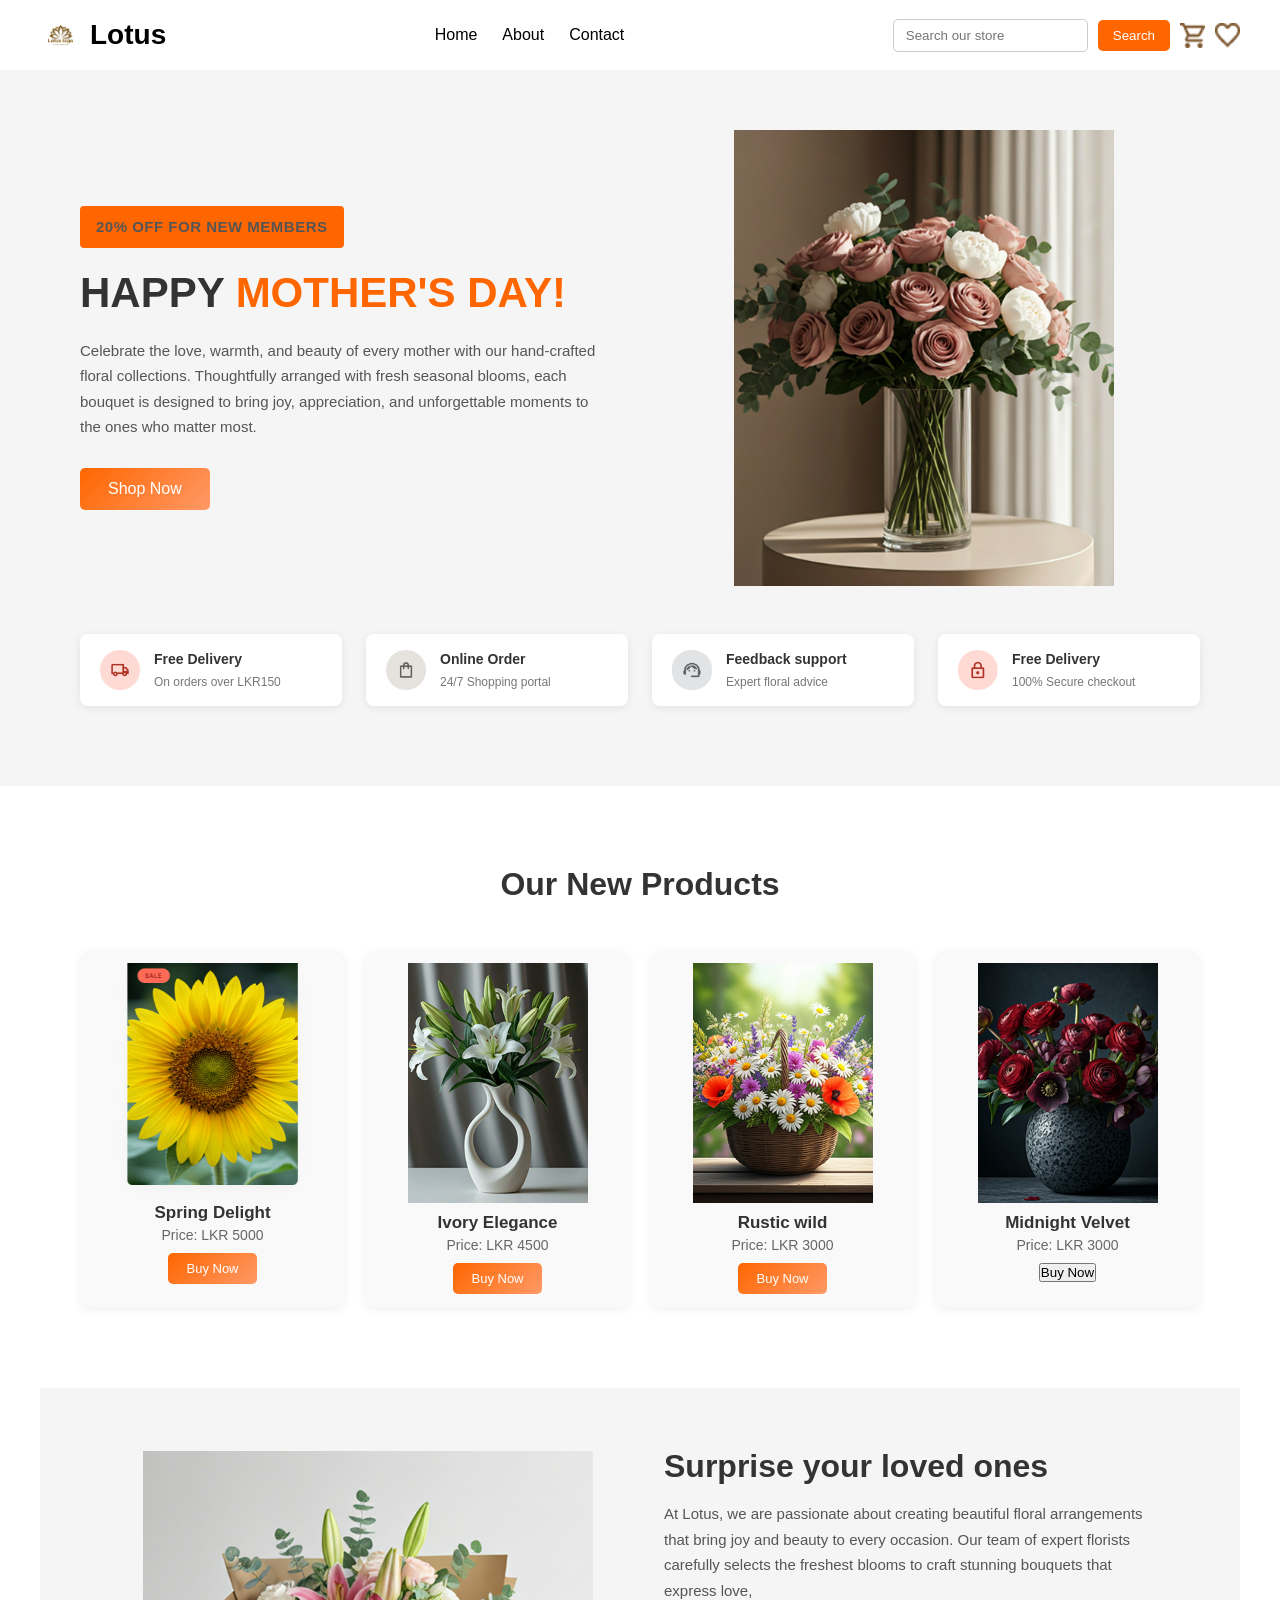
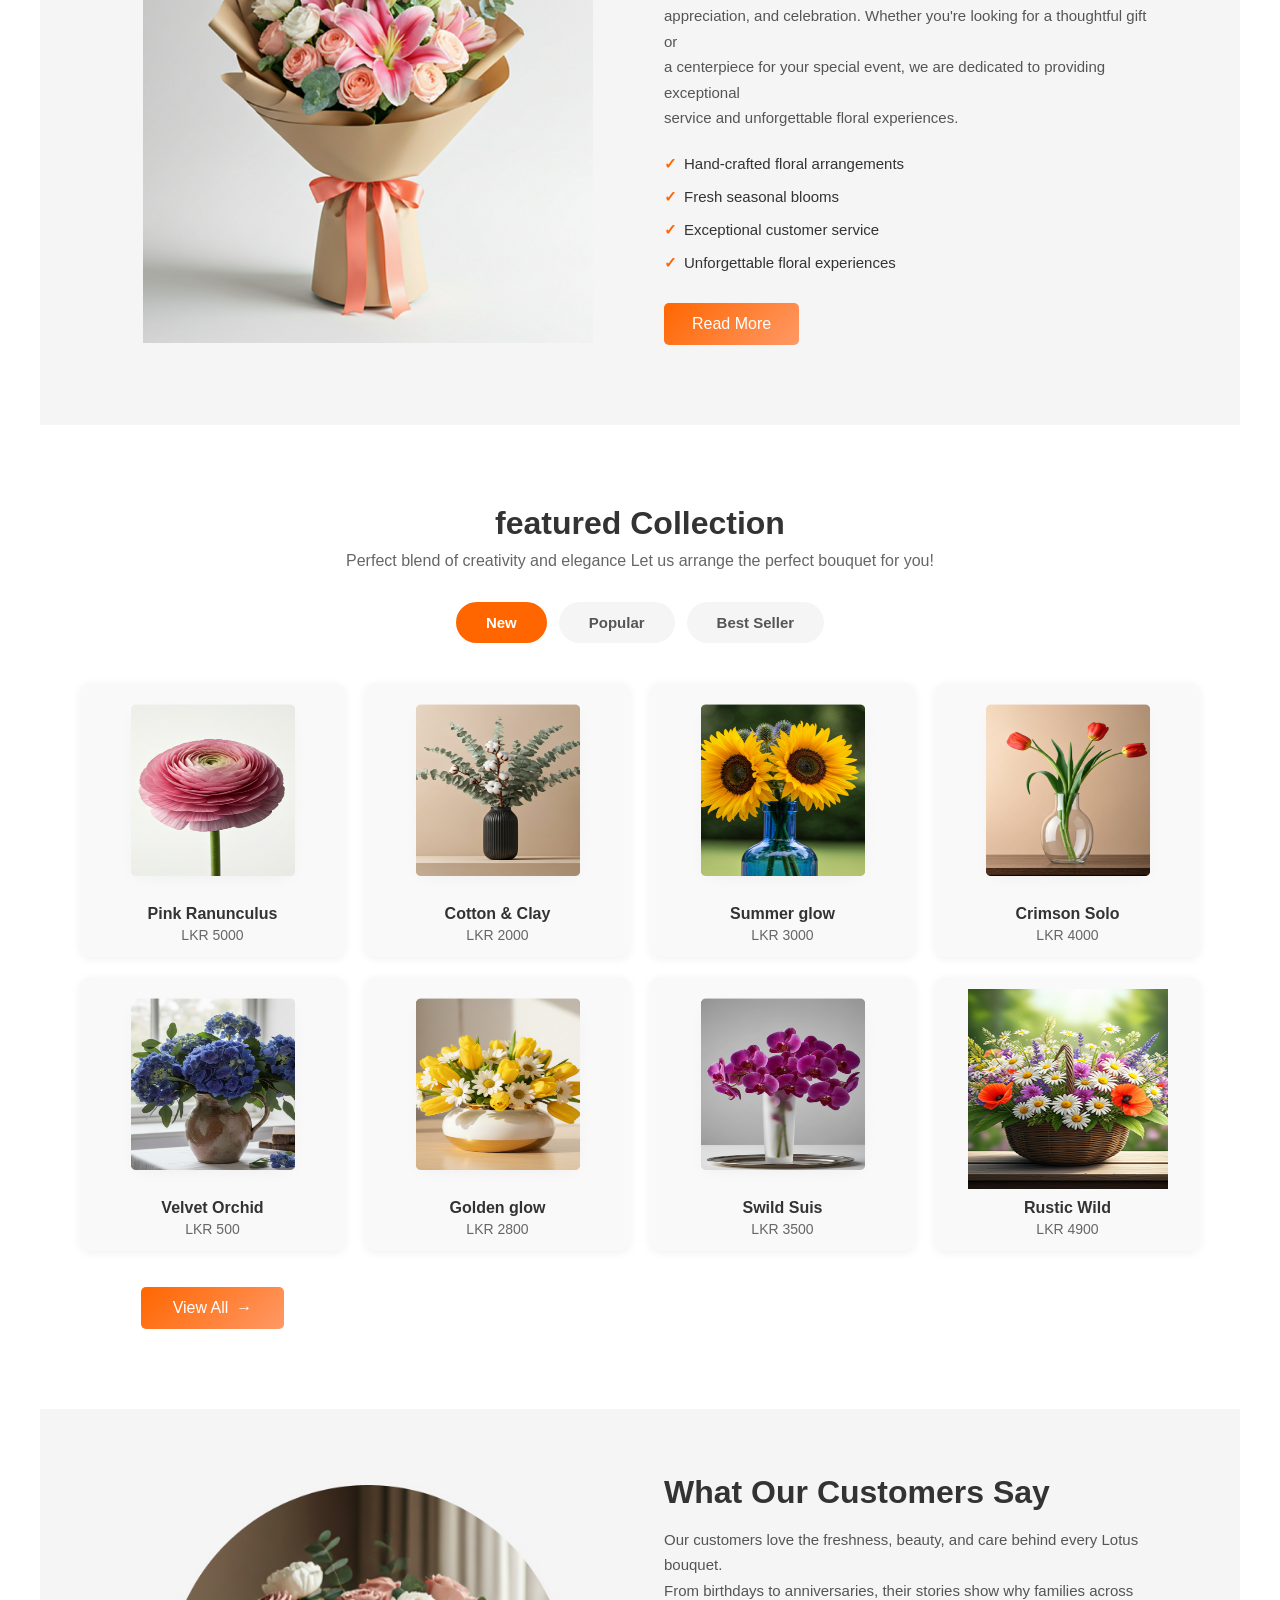
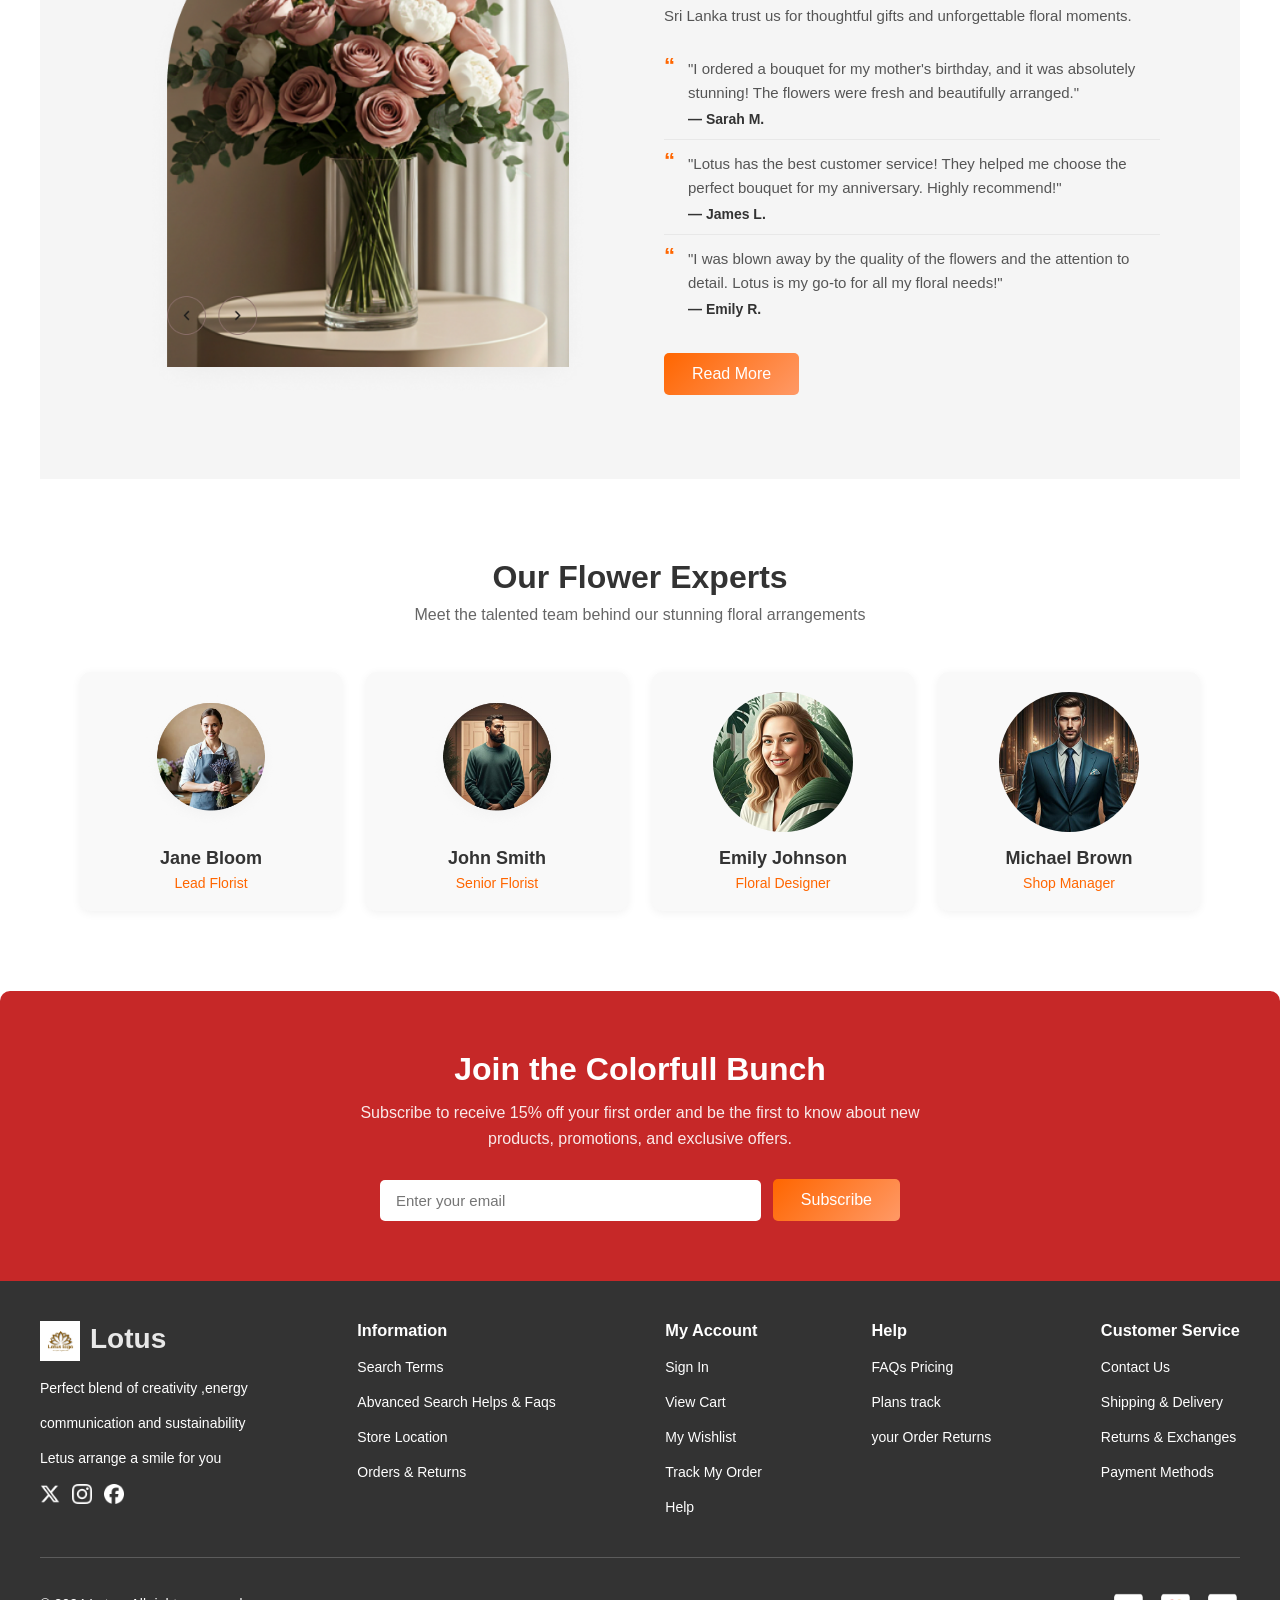
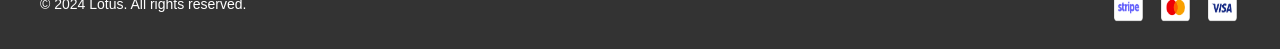
==== index.html @ e65d117f "Update some features in the home page" ====
<!DOCTYPE html>
<html lang="en">
<head>
    <meta charset="UTF-8">
    <meta name="viewport" content="width=device-width, initial-scale=1.0">
    <title>Home Page</title>
    <link rel="stylesheet" href="homepage.css">
</head>
<body>
      <div class="navigation">
         <div class="logo-area">
            <img src="img/logo1.jpg" alt="Logo">
            <h1>Lotus</h1>
         </div>
         <ul class="nav-links">
            <li><a href="#home">Home</a></li>
            <li><a href="#about">About</a></li>
            <li><a href="#contact">Contact</a></li>
         </ul>
        <div class="search">
            <input type="text" placeholder="Search our store">
            <button type="submit">Search</button>
            <div class="icons">
              <img src="img/Icon.png" alt="Search Icon">
              <img src="img/Icon1.png" alt="Cart Icon">
            </div>
       </div>
     </div>


     <div class="hero-section">
        <div class="hero-main">
          <div class="hero-content">
            <div class="off"><p>20% OFF FOR NEW MEMBERS</p></div>
            <h1>HAPPY <span>MOTHER'S DAY!</span></h1>
            <p>Celebrate the love, warmth, and beauty of every mother with our hand-crafted floral collections. Thoughtfully arranged with fresh seasonal blooms, each bouquet is designed to bring joy, appreciation, and unforgettable moments to the ones who matter most.</p>
            <button class="btn">Shop Now</button>
          </div>
          <div class="hero-img">
            <img src="img/Luxury Bouquet.png" alt="Hero Image">
          </div>
        </div>

        <div class="hero-shape">
            <div class="shape1">
               <img src="img/shape1.png" alt="Shape 1">
               <p>Free Delivery<br><span>On orders over LKR150</span></p>
            </div>
            <div class="shape1">
               <img src="img/shape2.png" alt="Shape 1">
               <p>Online Order<br><span>24/7 Shopping portal</span></p>
            </div>
            <div class="shape1">
               <img src="img/shape3.png" alt="Shape 1">
               <p>Feedback support<br><span>Expert floral advice</span></p>
            </div>
            <div class="shape1">
               <img src="img/shape4.png" alt="Shape 1">
               <p>Free Delivery<br><span>100% Secure checkout</span></p>
            </div>
         </div>
      </div>



      <section class="products-section">
         <h2 class="products-heading">Our New Products</h2>
         <div class="products-container">
            <div class="product-card">
               <div class="product-img-wrap">
                  <img src="img/product1.png" alt="Product 1" class="product-img-boost">
               </div>
               <h3>Spring Delight</h3>
               <p>Price: LKR 5000</p>
               <button class="btn">Buy Now</button>
            </div>
            <div class="product-card">
               <div class="product-img-wrap">
                  <img src="img/Product 2.png" alt="Product 2">
               </div>
               <h3>Ivory Elegance</h3>
               <p>Price: LKR 4500</p>
               <button class="btn">Buy Now</button>
            </div>
            <div class="product-card">
               <div class="product-img-wrap">
                  <img src="img/Product 3.png" alt="Product 3">
               </div>
               <h3>Rustic wild</h3>
               <p>Price: LKR 3000</p>
               <button class="btn">Buy Now</button>
            </div>

            <div class="product-card">
               <div class="product-img-wrap">
                  <img src="img/Product 4.png" alt="Product 4">
               </div>
               <h3>Midnight Velvet</h3>
               <p>Price: LKR 3000</p>
               <button class="btns">Buy Now</button>
            </div>
         </div>
      </section>


      <section class="promotion-section">
         <div class="promotion-img">
            <img src="img/Valentine Bloom.png" alt="Promotion Image">
         </div>
         <div class="promotion-content">
            <h2>Surprise your loved ones</h2>
            <p>At Lotus, we are passionate about creating beautiful floral arrangements<br>
                that bring joy and beauty to every occasion. Our team of expert florists<br>
                 carefully selects the freshest blooms to craft stunning bouquets that express love,
                 <br> appreciation, and celebration. Whether you're looking for a thoughtful gift or
                 <br> a centerpiece for your special event, we are dedicated to providing exceptional <br>
                 service and unforgettable floral experiences.
            </p>

            <ul>
               <li>Hand-crafted floral arrangements</li>
               <li>Fresh seasonal blooms</li>
               <li>Exceptional customer service</li>
               <li>Unforgettable floral experiences</li>
            </ul>

            <button class="btn">Read More</button>
         </div>        
      </section>


      <section class="collection-section">
         <h2 class="collection-heading">featured Collection</h2>
         <p class="collection-description"> Perfect blend of creativity and elegance
         Let us arrange the perfect bouquet for you!</p>
         <div class="collection-choice">
            <button type="button" class="collection-tab active" data-tab="new">New</button>
            <button type="button" class="collection-tab" data-tab="popular">Popular</button>
            <button type="button" class="collection-tab" data-tab="bestseller">Best Seller</button>
         </div>

         <div class="collection-container">
            <div class="collection-card collection-new">
               <div class="collection-img-wrap">
                  <img src="img/collection1.png" alt="Pink Ranunculus">
               </div>
               <h3>Pink Ranunculus</h3>
               <p>LKR 5000</p>
            </div>
            <div class="collection-card collection-new">
               <div class="collection-img-wrap">
                  <img src="img/collection2.png" alt="Cotton & Clay">
               </div>
               <h3>Cotton & Clay</h3>
               <p>LKR 2000</p>
            </div>
            <div class="collection-card collection-new">
               <div class="collection-img-wrap">
                  <img src="img/collection3.png" alt="Summer glow">
               </div>
               <h3>Summer glow</h3>
               <p>LKR 3000</p>
            </div>
            <div class="collection-card collection-new">
               <div class="collection-img-wrap">
                  <img src="img/collection4.png" alt="Crimson Solo">
               </div>
               <h3>Crimson Solo</h3>
               <p>LKR 4000</p>
            </div>
            <div class="collection-card collection-popular">
               <div class="collection-img-wrap">
                  <img src="img/collection5.png" alt="Velvet Orchid">
               </div>
               <h3>Velvet Orchid</h3>
               <p>LKR 500</p>
            </div>
            <div class="collection-card collection-popular">
               <div class="collection-img-wrap">
                  <img src="img/collection6.png" alt="Golden glow">
               </div>
               <h3>Golden glow</h3>
               <p>LKR 2800</p>
            </div>
            <div class="collection-card collection-popular">
               <div class="collection-img-wrap">
                  <img src="img/collection7.png" alt="Swild Suis">
               </div>
               <h3>Swild Suis</h3>
               <p>LKR 3500</p>
            </div>
            <div class="collection-card collection-bestseller">
               <div class="collection-img-wrap">
                  <img src="img/Product 3.png" alt="Rustic Wild">
               </div>
               <h3>Rustic Wild</h3>
               <p>LKR 4900</p>
            </div>
            <button class="btn view-all">View All <span class="symbol">→</span></button>
         </div>
      </section>


      <section class="testimonial-section">
         <div class="testimonial-img">
            <img src="img/Luxury Bouquet2.png" alt="Happy customer with flowers">
         </div>
         <div class="testimonial-content">
            <h2>What Our Customers Say</h2>
            <p>Our customers love the freshness, beauty, and care behind every Lotus bouquet.<br>
               From birthdays to anniversaries, their stories show why families across<br>
               Sri Lanka trust us for thoughtful gifts and unforgettable floral moments.</p>

            <ul class="testimonial-list">
               <li>
                  <span class="testimonial-quote">"I ordered a bouquet for my mother's birthday, and it was absolutely stunning! The flowers were fresh and beautifully arranged."</span>
                  <span class="testimonial-author">— Sarah M.</span>
               </li>
               <li>
                  <span class="testimonial-quote">"Lotus has the best customer service! They helped me choose the perfect bouquet for my anniversary. Highly recommend!"</span>
                  <span class="testimonial-author">— James L.</span>
               </li>
               <li>
                  <span class="testimonial-quote">"I was blown away by the quality of the flowers and the attention to detail. Lotus is my go-to for all my floral needs!"</span>
                  <span class="testimonial-author">— Emily R.</span>
               </li>
            </ul>

            <button class="btn">Read More</button>
         </div>
      </section>


      <section class="Experts-section">
         <h2 class="Experts-heading">Our Flower Experts</h2>
         <p class="Experts-description">Meet the talented team behind our stunning floral arrangements</p>
         <div class="Expert-container">
            <div class="Expert-card">
               <img src="img/Employee1.png" alt="Expert 1">
               <h3>Jane Bloom</h3>
               <p>Lead Florist</p>
            </div>
            <div class="Expert-card">
               <img src="img/Employee2.png" alt="Expert 2">
               <h3>John Smith</h3>
               <p>Senior Florist</p>
            </div>
            <div class="Expert-card">
               <img src="img/Employee3.png" alt="Expert 3">
               <h3>Emily Johnson</h3>
               <p>Floral Designer</p>
            </div>
            <div class="Expert-card">
               <img src="img/Employee4.png" alt="Expert 4">
               <h3>Michael Brown</h3>
               <p>Shop Manager</p>
            </div>
       </div>
      </section>



      <section class="newsletter-section">
         <h2 class="newsletter-heading">Join the Colorfull Bunch</h2>
         <p class="newsletter-description">Subscribe to receive 15% off your first order and be the first to know about new products, promotions, and exclusive offers.</p>
         <div class="newsletter-form">
            <input type="email" placeholder="Enter your email">
            <button class="btn">Subscribe</button>
         </div>
      </section>

      <section class="footer">
         <div class="footer-content">
            <div class="footer-about">
               <div class="logo-area">
                 <img src="img/logo1.jpg" alt="Logo">
                  <h1 class="lotus">Lotus</h1>
               </div>
               <p>Perfect blend of creativity ,energy<br>
                  communication and sustainability<br>
                  Letus arrange a smile for you 
               </p>
               <div class="social-icons">
                  <img src="img/x1.png" alt="Facebook Icon">
                  <img src="img/inst.png" alt="Twitter Icon">
                  <img src="img/fb.png" alt="Instagram Icon">
               </div>
            </div>

            <div class="footer-inform">
               <h3>Information</h3>
               <p>Search Terms<br> Abvanced Search
                   Helps & Faqs <br>
                  Store Location<br>
                 Orders & Returns
               </p>
            </div>

            <div class="footer-account">
               <h3>My Account</h3>
               <p>Sign In<br>
                  View Cart<br>
                  My Wishlist<br>
                  Track My Order<br>
                  Help
               </p>
            </div>

            <div class="footer-help">
               <h3>Help</h3>
               <p>FAQs Pricing<br>
                  Plans track<br>
                  your Order Returns
               </p>
            </div>

            <div class="footer-service">
               <h3>Customer Service</h3>
               <p>Contact Us<br>
                  Shipping & Delivery<br>
                  Returns & Exchanges<br>
                  Payment Methods
               </p>
            </div>
         </div>

         <div class="footer-bottom">
            <p>&copy; 2024 Lotus. All rights reserved.</p>
            <div class="payments-icons">
               <img src="img/Stripe.png" alt="Stripoe">
               <img src="img/Mastercard.png" alt="Mastercard">
               <img src="img/Visa.png" alt="Visa">
            </div>
         </div>
      </section>

      
           
</body>
</html>
---- homepage.css ----
*{
    margin: 0;
    padding: 0;
    box-sizing: border-box;
    font-family: Arial, sans-serif;
}

.navigation{
    display: flex;
    justify-content: space-between;
    align-items: center;
    padding: 15px 40px;
    background-color: #ffffff;
    box-shadow: 0 2px 5px rgba(0,0,0,0.1);
}

.logo-area{
    display: flex;
    align-items: center;
    gap: 10px;
}

.logo-area img{
    width: 40px;
    height: 40px;
}

.logo-area h1{
    font-size: 28px;
    color: #000;
}

.nav-links{
    display: flex;
    gap: 25px;
    list-style: none;
}

.nav-links a{
    text-decoration: none;
    color: #000;
    font-size: 16px;
    transition: 0.3s;
}

.nav-links a:hover{
    color: #ff6600;
}

.search{
    display: flex;
    align-items: center;
    gap: 10px;
}

.search input{
    padding: 8px 12px;
    border: 1px solid #ccc;
    border-radius: 5px;
}

.search button{
    padding: 8px 15px;
    border: none;
    background-color: #ff6600;
    color: white;
    border-radius: 5px;
    cursor: pointer;
}

.search button:hover{
    background-color: #e65c00;
}

.icons{
    display: flex;
    gap: 10px;
}

.icons img{
    width: 25px;
    height: 25px;
    cursor: pointer;
}

.hero-section{
    display: flex;
    flex-direction: column;
    align-items: center;
    gap: 48px;
    padding: 60px 80px 80px;
    background-color: #f5f5f5;
}

.hero-main{
    display: flex;
    align-items: center;
    justify-content: space-between;
    gap: 48px;
    width: 100%;
    max-width: 1200px;
}

.hero-content{
    flex: 1;
    display: flex;
    flex-direction: column;
    align-items: flex-start;
    gap: 20px;
    max-width: 520px;
}

.off{
    background-color: #ff6600;
    color: #fff;
    padding: 8px 16px;
    border-radius: 4px;
    font-size: 12px;
    font-weight: bold;
    letter-spacing: 0.5px;
}

.off p{
    margin: 0;
}

.hero-content h1{
    font-size: 42px;
    line-height: 1.2;
    color: #333;
    margin: 0;
}

.hero-content p{
    font-size: 15px;
    line-height: 1.7;
    color: #555;
    margin: 0;
}

.hero-content span{
    color: #ff6600;
}

.btn{
    padding: 12px 28px;
    background: linear-gradient(135deg, #ff6600, #ff9966);
    color: white;
    border-radius: 5px;
    border: none;
    cursor: pointer;
    font-size: 16px;
    transition: 0.3s ease;
    margin-top: 8px;
}

.btn:hover{
    background: linear-gradient(135deg, #e65c00, #ff7f50);
    transform: translateY(-2px);
}

.hero-img{
    flex: 1;
    display: flex;
    justify-content: center;
    align-items: center;
}

.hero-img img{
    width: 100%;
    max-width: 380px;
    height: auto;
}

.hero-shape{
    display: flex;
    justify-content: space-between;
    align-items: stretch;
    gap: 24px;
    width: 100%;
    max-width: 1200px;
}

.shape1{
    flex: 1;
    display: flex;
    align-items: center;
    gap: 14px;
    background-color: #fff;
    padding: 16px 20px;
    border-radius: 8px;
    box-shadow: 0 2px 8px rgba(0, 0, 0, 0.08);
}

.shape1 img{
    width: 40px;
    height: 40px;
    flex-shrink: 0;
}

.shape1 p{
    font-size: 14px;
    font-weight: bold;
    color: #333;
    line-height: 1.4;
    margin: 0;
}

.shape1 span{
    display: block;
    font-size: 12px;
    font-weight: normal;
    color: #777;
    margin-top: 4px;
}

.products-section{
    display: flex;
    flex-direction: column;
    align-items: center;
    padding: 80px;
    background-color: #fff;
}

.products-heading{
    text-align: center;
    font-size: 32px;
    color: #333;
    margin-bottom: 48px;
    width: 100%;
    max-width: 1200px;
}

.products-container{
    display: grid;
    grid-template-columns: repeat(4, 1fr);
    gap: 20px;
    width: 100%;
    max-width: 1200px;
}

.product-card{
    display: flex;
    flex-direction: column;
    align-items: center;
    text-align: center;
    background-color: #f9f9f9;
    border-radius: 10px;
    padding: 12px 10px 14px;
    box-shadow: 0 2px 10px rgba(0, 0, 0, 0.06);
    transition: transform 0.3s ease, box-shadow 0.3s ease;
}

.product-card:hover{
    transform: translateY(-4px);
    box-shadow: 0 6px 20px rgba(0, 0, 0, 0.1);
}

.product-img-wrap{
    width: 100%;
    height: 240px;
    display: flex;
    align-items: center;
    justify-content: center;
    margin-bottom: 10px;
    overflow: hidden;
    background-color: #f9f9f9;
    border-radius: 6px;
}

.product-img-wrap img{
    width: 100%;
    height: 100%;
    object-fit: contain;
    object-position: center;
}

/* Enlarge the very first product: slightly bigger container and boosted image */
.products-container .product-card:first-child .product-img-wrap{
    height: 230px; /* increase container height for the first product */
}

.product-img-boost{
    transform: scale(1.15);
    transition: transform 0.3s ease;
    will-change: transform;
}



.product-card h3{
    font-size: 17px;
    color: #333;
    margin-bottom: 4px;
}

.product-card p{
    font-size: 14px;
    color: #666;
    margin-bottom: 10px;
}

.product-card .btn{
    margin-top: 0;
    padding: 8px 18px;
    font-size: 13px;
}

.promotion-section{
    display: flex;
    flex-direction: row;
    align-items: center;
    justify-content: space-between;
    gap: 48px;
    padding: 60px 80px 80px;
    background-color: #f5f5f5;
    max-width: 1200px;
    margin: 0 auto;
}

.promotion-img{
    flex: 1;
    display: flex;
    justify-content: center;
    align-items: center;
}

.promotion-img img{
    width: 100%;
    max-width: 450px;
    height: auto;
}

.promotion-content{
    flex: 1;
    display: flex;
    flex-direction: column;
    align-items: flex-start;
    gap: 16px;
    max-width: 520px;
}

.promotion-content h2{
    font-size: 32px;
    color: #333;
    margin: 0;
}

.promotion-content p{
    font-size: 15px;
    line-height: 1.7;
    color: #555;
    margin: 0;
}

.promotion-content ul{
    list-style: none;
    padding: 0;
    margin: 0;
}

.promotion-content ul li{
    font-size: 15px;
    color: #333;
    padding: 8px 0;
    padding-left: 20px;
    position: relative;
}

.promotion-content ul li::before{
    content: "✓";
    position: absolute;
    left: 0;
    color: #ff6600;
    font-weight: bold;
}

.collection-section{
    display: flex;
    flex-direction: column;
    align-items: center;
    padding: 80px;
    background-color: #fff;
}

.collection-heading{
    text-align: center;
    font-size: 32px;
    color: #333;
    margin-bottom: 10px;
}

.collection-description{
    text-align: center;
    font-size: 16px;
    color: #666;
    margin-bottom: 32px;
    max-width: 600px;
}

.collection-choice{
    display: flex;
    justify-content: center;
    align-items: center;
    gap: 12px;
    margin-bottom: 40px;
    flex-wrap: wrap;
}

.collection-tab{
    padding: 10px 28px;
    font-size: 15px;
    font-weight: 600;
    color: #555;
    background-color: #f5f5f5;
    border: 2px solid transparent;
    border-radius: 30px;
    cursor: pointer;
    transition: color 0.3s ease, background-color 0.3s ease, border-color 0.3s ease;
}

.collection-tab:hover{
    color: #ff6600;
}

.collection-tab.active{
    color: #fff;
    background-color: #ff6600;
    border-color: #ff6600;
}

.collection-container{
    display: grid;
    grid-template-columns: repeat(4, 1fr);
    gap: 20px;
    width: 100%;
    max-width: 1200px;
}

.collection-container .view-all{
    justify-self: center;
    margin-top: 16px;
    padding: 12px 32px;
    display: inline-flex;
    align-items: center;
    gap: 8px;
}

.view-all .symbol{
    display: inline-block;
    transition: transform 0.2s ease;
    font-weight: 700;
}

.view-all:hover .symbol{
    transform: translateX(6px);
}

.collection-card{
    display: flex;
    flex-direction: column;
    align-items: center;
    text-align: center;
    background-color: #f9f9f9;
    border-radius: 10px;
    padding: 12px 10px 14px;
    box-shadow: 0 2px 10px rgba(0, 0, 0, 0.06);
    transition: transform 0.3s ease, box-shadow 0.3s ease;
}

.collection-card:hover{
    transform: translateY(-4px);
    box-shadow: 0 6px 20px rgba(0, 0, 0, 0.1);
}

.collection-img-wrap{
    width: 100%;
    height: 200px;
    display: flex;
    align-items: center;
    justify-content: center;
    margin-bottom: 10px;
    overflow: hidden;
    background-color: #f9f9f9;
    border-radius: 6px;
}

.collection-img-wrap img{
    width: 100%;
    max-width: 200px;
    height: 200px;
    object-position: center;
}

.collection-card h3{
    font-size: 16px;
    color: #333;
    margin-bottom: 4px;
}

.collection-card p{
    font-size: 14px;
    color: #666;
    margin: 0;
}

.testimonial-section{
    display: flex;
    flex-direction: row;
    align-items: center;
    justify-content: space-between;
    gap: 48px;
    padding: 60px 80px 80px;
    background-color: #f5f5f5;
    max-width: 1200px;
    margin: 0 auto;
}

.testimonial-img{
    flex: 1;
    display: flex;
    justify-content: center;
    align-items: center;
}

.testimonial-img img{
    width: 100%;
    max-width: 450px;
    height: auto;
}

.testimonial-content{
    flex: 1;
    display: flex;
    flex-direction: column;
    align-items: flex-start;
    gap: 16px;
    max-width: 520px;
}

.testimonial-content h2{
    font-size: 32px;
    color: #333;
    margin: 0;
}

.testimonial-content > p{
    font-size: 15px;
    line-height: 1.7;
    color: #555;
    margin: 0;
}

.testimonial-list{
    list-style: none;
    padding: 0;
    margin: 0;
    width: 100%;
}

.testimonial-list li{
    display: flex;
    flex-direction: column;
    gap: 6px;
    font-size: 15px;
    color: #333;
    padding: 12px 0 12px 24px;
    position: relative;
    border-bottom: 1px solid #e8e8e8;
}

.testimonial-list li:last-child{
    border-bottom: none;
}

.testimonial-list li::before{
    content: "\201C";
    position: absolute;
    left: 0;
    top: 10px;
    color: #ff6600;
    font-size: 22px;
    font-weight: bold;
    line-height: 1;
}

.testimonial-quote{
    line-height: 1.6;
    color: #555;
}

.testimonial-author{
    font-size: 14px;
    font-weight: bold;
    color: #333;
}

.Experts-section{
    display: flex;
    flex-direction: column;
    align-items: center;
    padding: 80px;
    background-color: #fff;
}

.Experts-heading{
    text-align: center;
    font-size: 32px;
    color: #333;
    margin-bottom: 10px;
}

.Experts-description{
    text-align: center;
    font-size: 16px;
    color: #666;
    margin-bottom: 48px;
    max-width: 600px;
}

.Expert-container{
    display: grid;
    grid-template-columns: repeat(4, 1fr);
    gap: 24px;
    width: 100%;
    max-width: 1200px;
}

.Expert-card{
    display: flex;
    flex-direction: column;
    align-items: center;
    text-align: center;
    padding: 20px 16px;
    background-color: #f9f9f9;
    border-radius: 10px;
    box-shadow: 0 2px 10px rgba(0, 0, 0, 0.06);
}

.Expert-card img{
    width: 140px;
    height: 140px;
    object-fit: cover;
    border-radius: 50%;
    margin-bottom: 16px;
}

.Expert-card h3{
    font-size: 18px;
    color: #333;
    margin-bottom: 6px;
}

.Expert-card p{
    font-size: 14px;
    color: #ff6600;
    margin: 0;
}

.newsletter-section{
    display: flex;
    flex-direction: column;
    align-items: center;
    text-align: center;
    padding: 60px 80px;
    background-color: #c62828;
    color: #fff;
    margin: 0px ;
    border-radius: 10px 10px 0 0;
}

.newsletter-heading{
    font-size: 32px;
    color: #fff;
    margin-bottom: 12px;
}

.newsletter-description{
    font-size: 16px;
    line-height: 1.6;
    color: rgba(255, 255, 255, 0.9);
    max-width: 560px;
    margin-bottom: 28px;
}

.newsletter-form{
    display: flex;
    align-items: center;
    justify-content: center;
    gap: 12px;
    width: 100%;
    max-width: 520px;
}

.newsletter-form input{
    flex: 1;
    min-width: 200px;
    padding: 12px 16px;
    border: none;
    border-radius: 5px;
    font-size: 15px;
    outline: none;
}

.newsletter-form .btn{
    margin-top: 0;
    flex-shrink: 0;
}

.footer{
    display: flex;
    flex-direction: column;
    align-items: center;
    padding: 40px 40px 24px;
    background-color: #333;
    color: #fff;
    font-size: 14px;
}

.footer-content{
    display: flex;
    flex-wrap: wrap;
    justify-content: space-between;
    gap: 40px 90px;
    width: 100%;
    max-width: 1200px;
}

.footer-bottom{
    display: flex;
    justify-content: space-between;
    align-items: center;
    width: 100%;
    max-width: 1200px;
    margin-top: 32px;
    padding-top: 24px;
    border-top: 1px solid rgba(255, 255, 255, 0.2);
}

.footer-bottom p{
    margin: 0;
}

.footer-bottom .social-icons{
    margin-top: 0;
}

.footer-content p{
    margin-top: 10px;
    line-height: 2.5;
   
}

.footer-about .lotus{
    color:#e8e8e8;
    margin-bottom: 4px;
}

.social-icons{
    display: flex;
    gap: 12px;
    margin-top: 8px;
}

.social-icons img{
    width: 20px;
    height: 20px;
  }

.payments-icons{
    display: flex;
    gap: 12px;
    margin-top: 8px;
}

.payments-icons img{
    width: 35px;
    height: 35px;
  }






@media (max-width: 1024px){
    .products-container,
    .collection-container,
    .Expert-container{
        grid-template-columns: repeat(2, 1fr);
    }

    .collection-section,
    .Experts-section{
        padding: 60px 40px;
    }
    
    .promotion-section,
    .testimonial-section{
        flex-direction: column;
        align-items: center;
    }
    
    .promotion-content,
    .testimonial-content{
        align-items: center;
        text-align: center;
    }

    .testimonial-list li{
        padding-left: 0;
        text-align: center;
    }

    .testimonial-list li::before{
        position: static;
        display: block;
        margin-bottom: 4px;
    }
}

@media (max-width: 600px){
    .products-section,
    .collection-section,
    .Experts-section{
        padding: 48px 24px;
    }

    .products-container,
    .collection-container,
    .Expert-container{
        grid-template-columns: 1fr;
        max-width: 320px;
    }

    .collection-choice{
        gap: 8px;
    }

    .collection-tab{
        padding: 8px 18px;
        font-size: 14px;
    }
    
    .promotion-section,
    .testimonial-section{
        padding: 48px 24px;
    }

    .newsletter-section{
        padding: 48px 24px;
    }

    .newsletter-form{
        flex-direction: column;
        width: 100%;
    }

    .newsletter-form input,
    .newsletter-form .btn{
        width: 100%;
    }

    .footer{
        padding: 40px 24px 24px;
    }

    .footer-content{
        flex-direction: column;
        gap: 32px;
    }

    .footer-bottom{
        flex-direction: column;
        gap: 16px;
        text-align: center;
    }
}
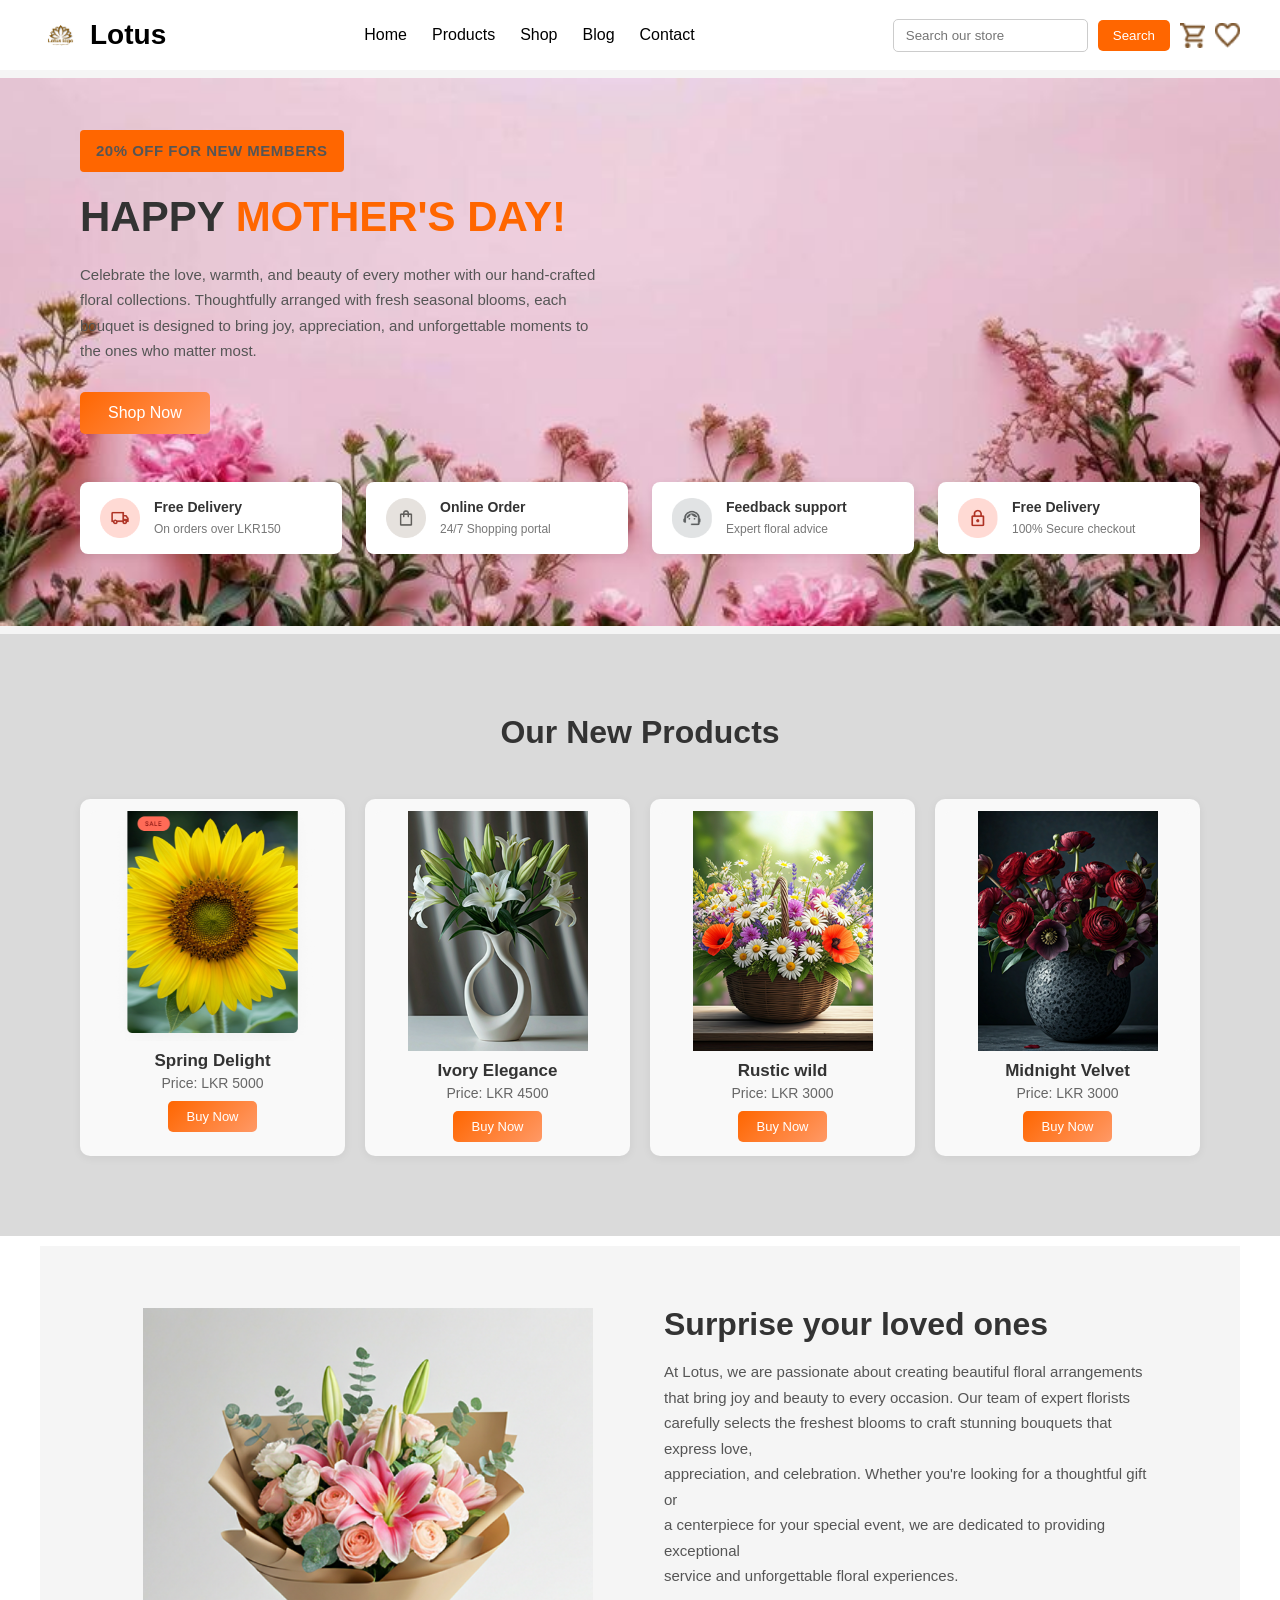
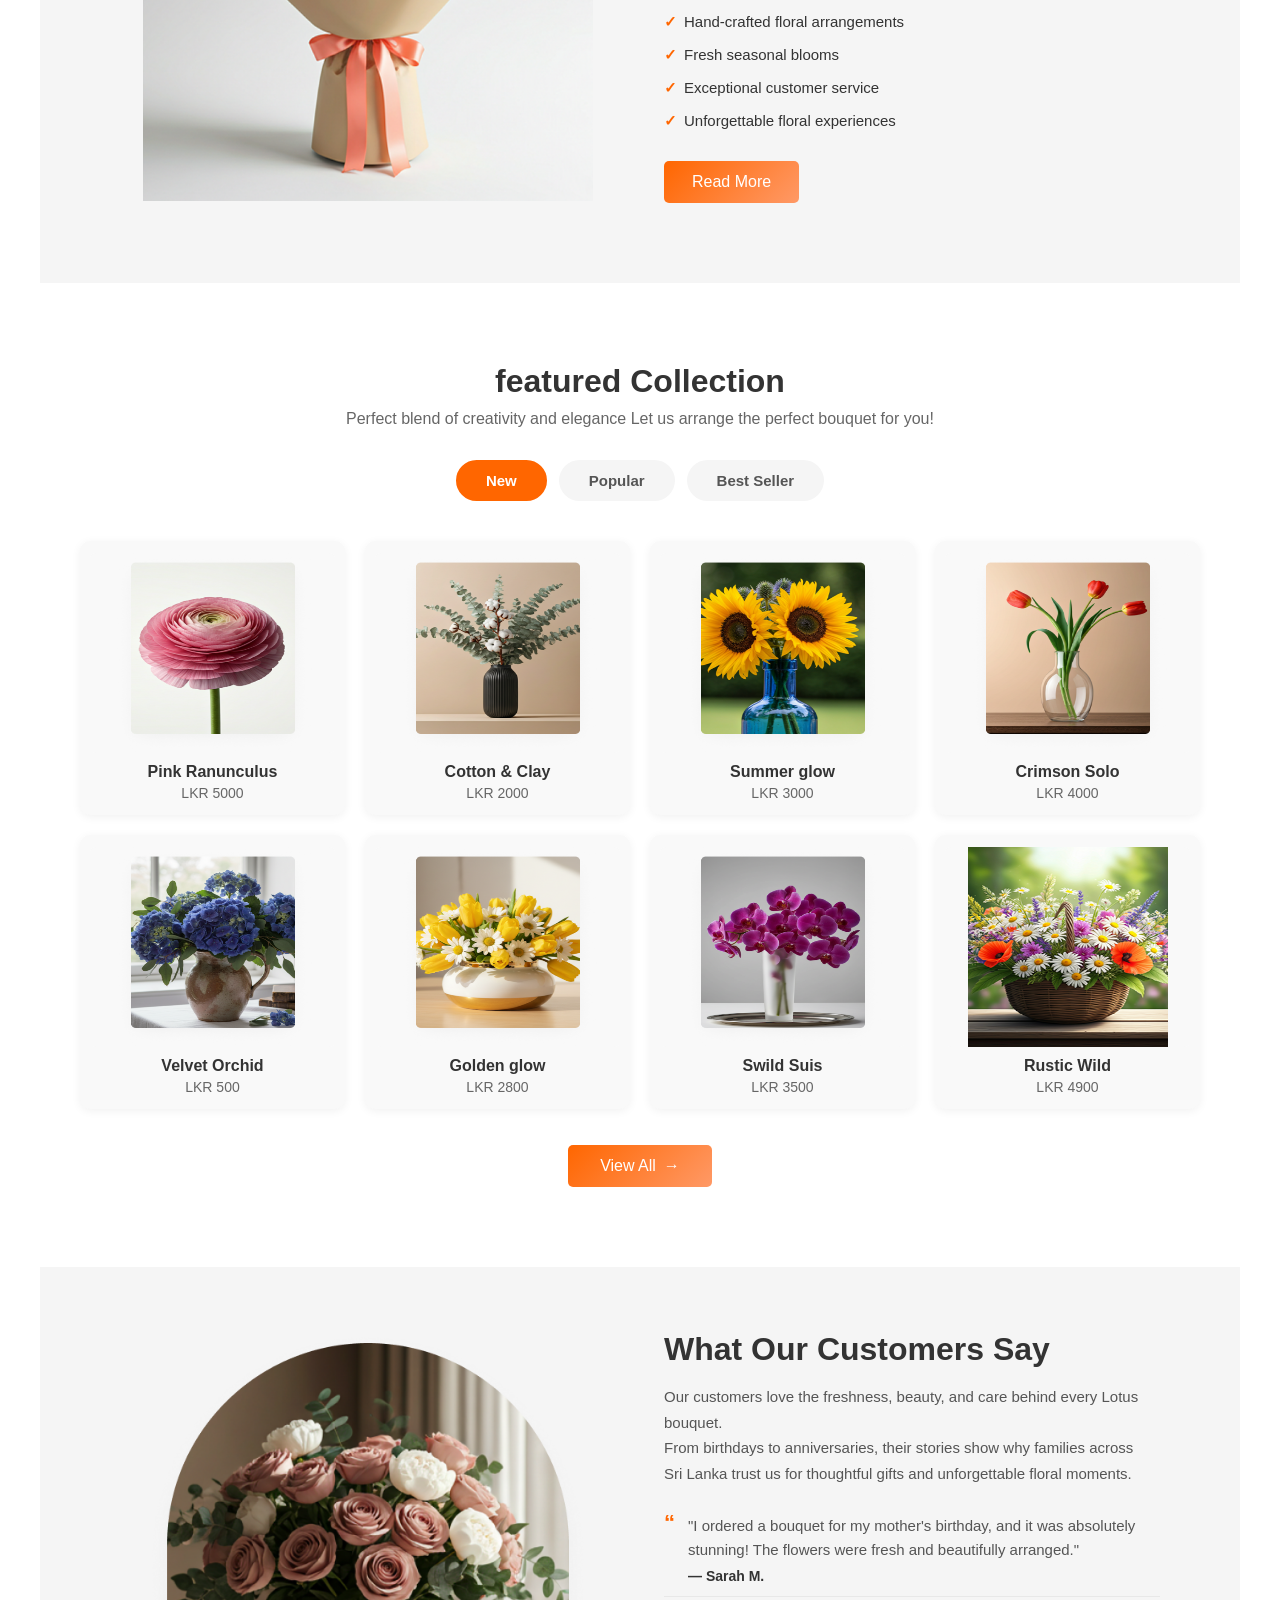
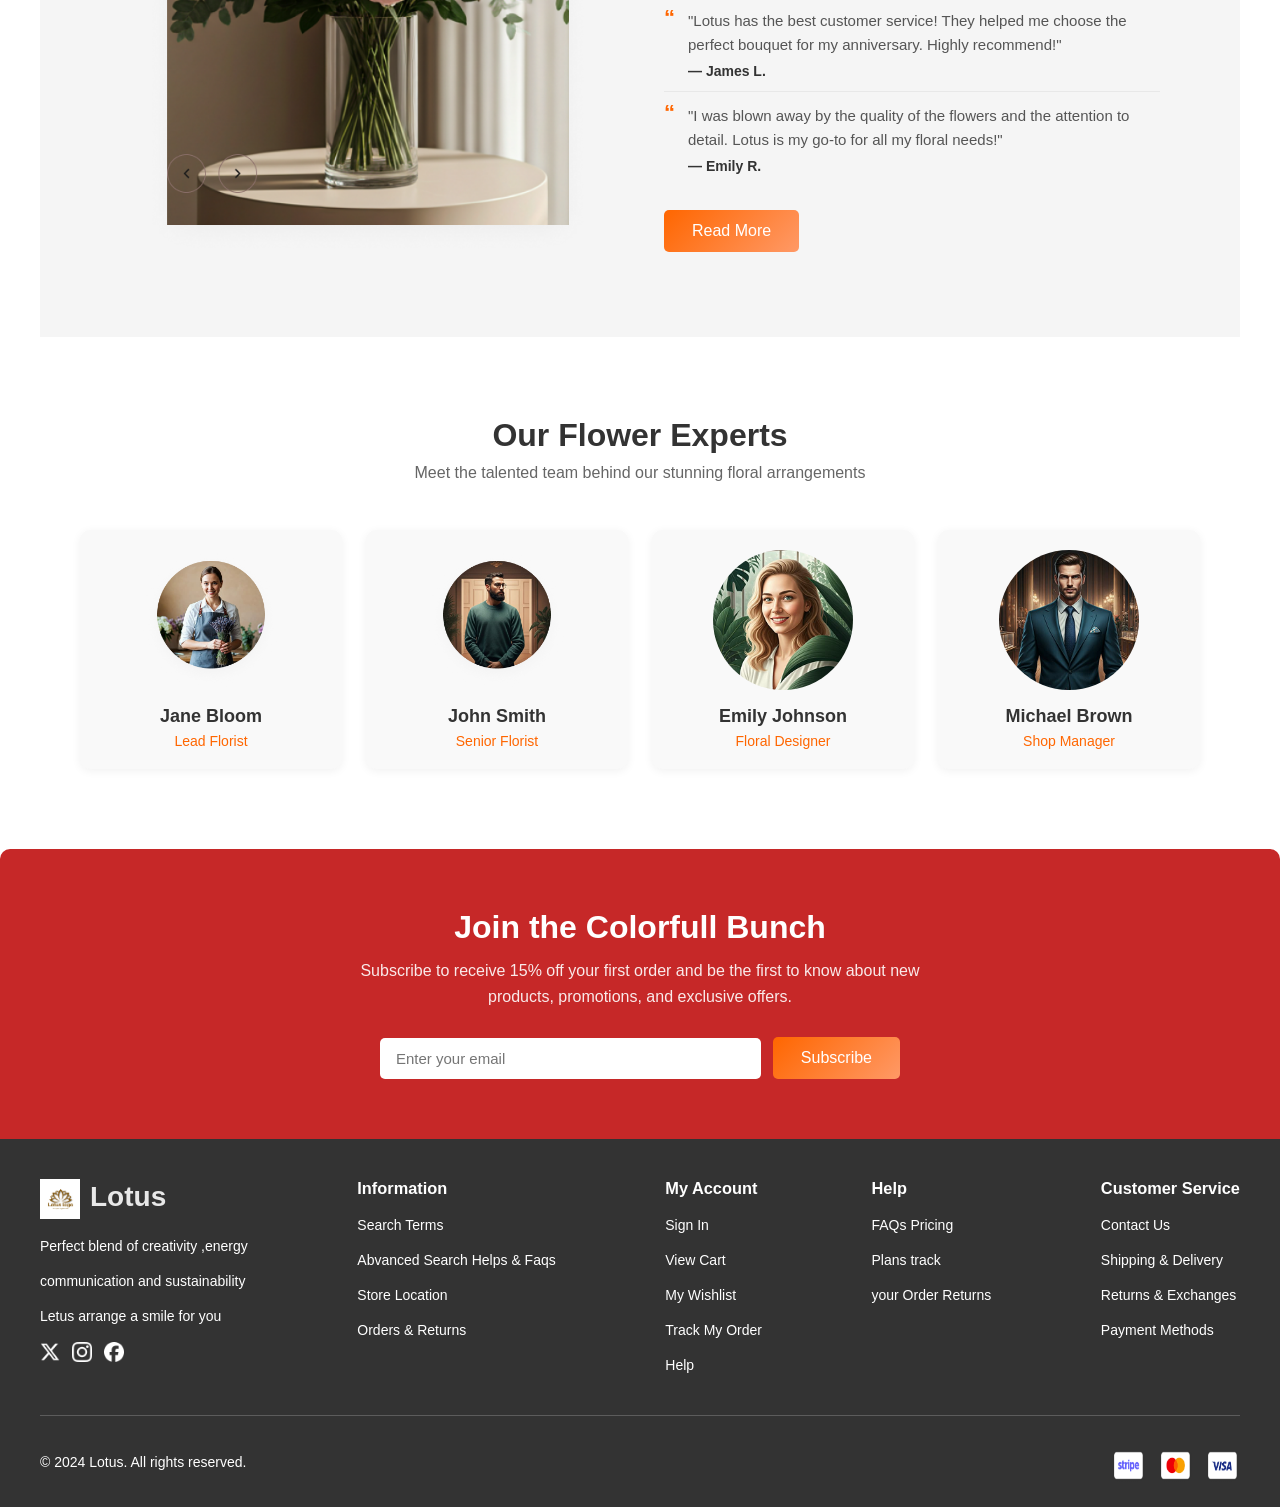
==== commit b0861436: "Update the background img for the home section" ====
--- a/index.html
+++ b/index.html
@@ -14,7 +14,9 @@
          </div>
          <ul class="nav-links">
             <li><a href="#home">Home</a></li>
-            <li><a href="#about">About</a></li>
+            <li><a href="#products">Products</a></li>
+            <li><a href="#shop">Shop</a></li>
+            <li><a href="#blog">Blog</a></li>
             <li><a href="#contact">Contact</a></li>
          </ul>
         <div class="search">
@@ -28,7 +30,7 @@
      </div>
 
 
-     <div class="hero-section">
+     <div class="hero-section" id="home">
         <div class="hero-main">
           <div class="hero-content">
             <div class="off"><p>20% OFF FOR NEW MEMBERS</p></div>
@@ -36,9 +38,7 @@
             <p>Celebrate the love, warmth, and beauty of every mother with our hand-crafted floral collections. Thoughtfully arranged with fresh seasonal blooms, each bouquet is designed to bring joy, appreciation, and unforgettable moments to the ones who matter most.</p>
             <button class="btn">Shop Now</button>
           </div>
-          <div class="hero-img">
-            <img src="img/Luxury Bouquet.png" alt="Hero Image">
-          </div>
+        
         </div>
 
         <div class="hero-shape">
@@ -63,7 +63,7 @@
 
 
 
-      <section class="products-section">
+      <section class="products-section" id="products">
          <h2 class="products-heading">Our New Products</h2>
          <div class="products-container">
             <div class="product-card">
@@ -97,13 +97,13 @@
                </div>
                <h3>Midnight Velvet</h3>
                <p>Price: LKR 3000</p>
-               <button class="btns">Buy Now</button>
-            </div>
-         </div>
-      </section>
-
-
-      <section class="promotion-section">
+               <button class="btn">Buy Now</button>
+            </div>
+         </div>
+      </section>
+
+
+      <section class="promotion-section" id="blog">
          <div class="promotion-img">
             <img src="img/Valentine Bloom.png" alt="Promotion Image">
          </div>
@@ -129,7 +129,7 @@
       </section>
 
 
-      <section class="collection-section">
+      <section class="collection-section" id="shop">
          <h2 class="collection-heading">featured Collection</h2>
          <p class="collection-description"> Perfect blend of creativity and elegance
          Let us arrange the perfect bouquet for you!</p>
@@ -269,7 +269,7 @@
          </div>
       </section>
 
-      <section class="footer">
+      <section class="footer" id="contact">
          <div class="footer-content">
             <div class="footer-about">
                <div class="logo-area">
--- a/homepage.css
+++ b/homepage.css
@@ -3,6 +3,14 @@
     padding: 0;
     box-sizing: border-box;
     font-family: Arial, sans-serif;
+}
+
+html{
+    scroll-behavior: smooth;
+}
+
+[id]{
+    scroll-margin-top: 20px;
 }
 
 .navigation{
@@ -90,6 +98,10 @@
     gap: 48px;
     padding: 60px 80px 80px;
     background-color: #f5f5f5;
+    background-image: url('img/bg2.jpg');
+    background-size: 100%;
+    background-position: center;
+    background-repeat: no-repeat;
 }
 
 .hero-main{
@@ -219,7 +231,8 @@
     flex-direction: column;
     align-items: center;
     padding: 80px;
-    background-color: #fff;
+    background-color: #dadada;
+    margin-bottom: 10px;
 }
 
 .products-heading{
@@ -438,6 +451,7 @@
 }
 
 .collection-container .view-all{
+    grid-column: 1 / -1;
     justify-self: center;
     margin-top: 16px;
     padding: 12px 32px;
